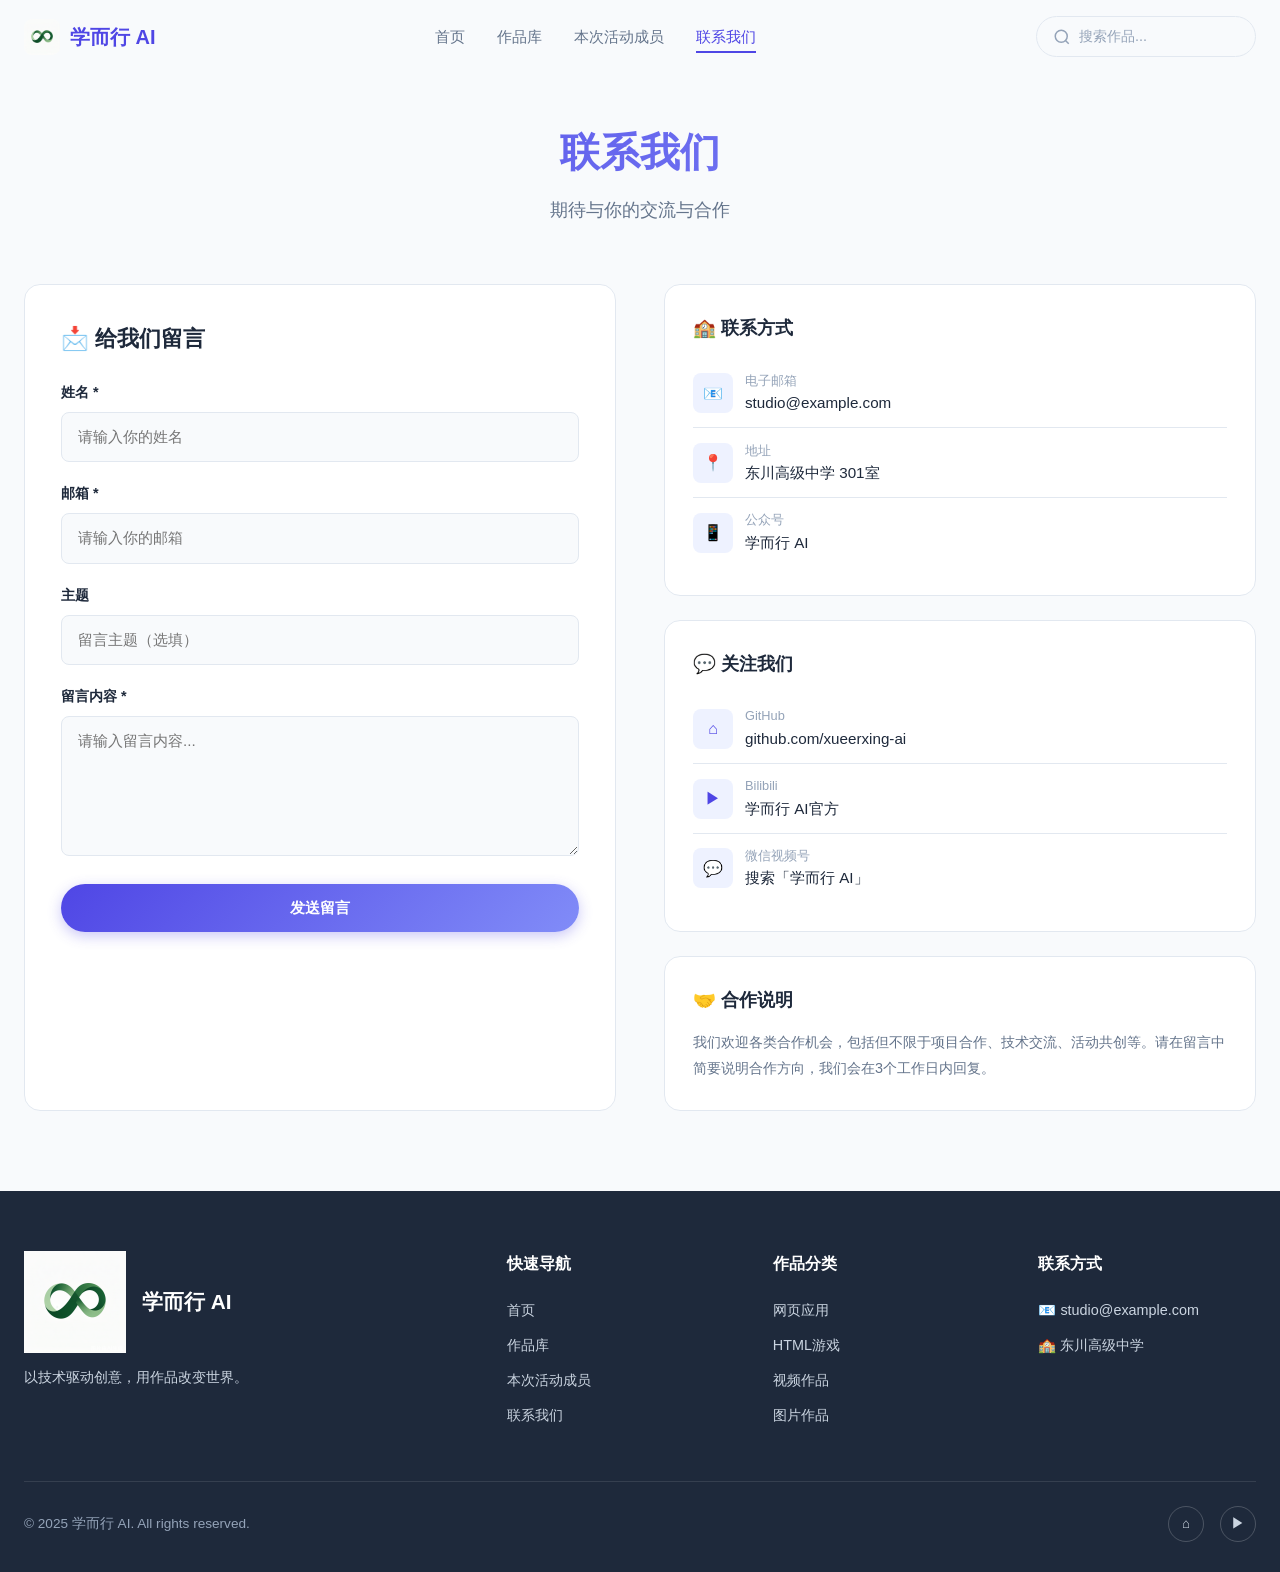
==== contact.html @ e4b20af2 "Deploy xueerxing AI student works showcase" ====
<!DOCTYPE html>
<html lang="zh-CN">
<head>
    <meta charset="UTF-8">
    <meta name="viewport" content="width=device-width, initial-scale=1.0">
    <title>联系我们 - 学而行 AI</title>
    <link rel="stylesheet" href="css/style.css">
</head>
<body>
    <!-- 导航栏 -->
    <nav class="navbar">
        <div class="container">
            <a href="index.html" class="nav-brand">
                <img src="学而行商标.7970109acf.png" class="logo-img" alt="学而行 AI">
                <span>学而行 AI</span>
            </a>
            <ul class="nav-links">
                <li><a href="index.html">首页</a></li>
                <li><a href="works.html">作品库</a></li>
                <li><a href="team.html">本次活动成员</a></li>
                <li><a href="contact.html" class="active">联系我们</a></li>
            </ul>
            <div class="nav-search">
                <svg viewBox="0 0 24 24" fill="none" stroke="currentColor" stroke-width="2"><circle cx="11" cy="11" r="8"/><path d="m21 21-4.35-4.35"/></svg>
                <input type="text" placeholder="搜索作品...">
            </div>
            <button class="hamburger" aria-label="菜单">
                <span></span><span></span><span></span>
            </button>
        </div>
    </nav>

    <!-- 页面标题 -->
    <section class="page-header">
        <div class="container">
            <h1>联系我们</h1>
            <p class="subtitle">期待与你的交流与合作</p>
        </div>
    </section>

    <!-- 联系内容 -->
    <div class="container">
        <div class="contact-grid">
            <!-- 留言表单 -->
            <div class="contact-form fade-in">
                <h2>📩 给我们留言</h2>
                <form id="contactForm">
                    <div class="form-group">
                        <label for="name">姓名 *</label>
                        <input type="text" id="name" name="name" placeholder="请输入你的姓名" required>
                    </div>
                    <div class="form-group">
                        <label for="email">邮箱 *</label>
                        <input type="email" id="email" name="email" placeholder="请输入你的邮箱" required>
                    </div>
                    <div class="form-group">
                        <label for="subject">主题</label>
                        <input type="text" id="subject" name="subject" placeholder="留言主题（选填）">
                    </div>
                    <div class="form-group">
                        <label for="message">留言内容 *</label>
                        <textarea id="message" name="message" placeholder="请输入留言内容..." required></textarea>
                    </div>
                    <button type="submit" class="btn btn-primary" style="width:100%;justify-content:center">发送留言</button>
                </form>
            </div>

            <!-- 联系信息 -->
            <div class="contact-info fade-in">
                <div class="contact-info-card">
                    <h3>🏫 联系方式</h3>
                    <div class="contact-item">
                        <div class="icon-box">📧</div>
                        <div>
                            <div class="info-label">电子邮箱</div>
                            <div class="info-value">studio@example.com</div>
                        </div>
                    </div>
                    <div class="contact-item">
                        <div class="icon-box">📍</div>
                        <div>
                            <div class="info-label">地址</div>
                            <div class="info-value">东川高级中学 301室</div>
                        </div>
                    </div>
                    <div class="contact-item">
                        <div class="icon-box">📱</div>
                        <div>
                            <div class="info-label">公众号</div>
                            <div class="info-value">学而行 AI</div>
                        </div>
                    </div>
                </div>

                <div class="contact-info-card">
                    <h3>💬 关注我们</h3>
                    <div class="contact-item">
                        <div class="icon-box">⌂</div>
                        <div>
                            <div class="info-label">GitHub</div>
                            <div class="info-value">github.com/xueerxing-ai</div>
                        </div>
                    </div>
                    <div class="contact-item">
                        <div class="icon-box">▶</div>
                        <div>
                            <div class="info-label">Bilibili</div>
                            <div class="info-value">学而行 AI官方</div>
                        </div>
                    </div>
                    <div class="contact-item">
                        <div class="icon-box">💬</div>
                        <div>
                            <div class="info-label">微信视频号</div>
                            <div class="info-value">搜索「学而行 AI」</div>
                        </div>
                    </div>
                </div>

                <div class="contact-info-card">
                    <h3>🤝 合作说明</h3>
                    <p style="color:var(--text-secondary);font-size:0.9rem;line-height:1.8">
                        我们欢迎各类合作机会，包括但不限于项目合作、技术交流、活动共创等。请在留言中简要说明合作方向，我们会在3个工作日内回复。
                    </p>
                </div>
            </div>
        </div>
    </div>

    <!-- 页脚 -->
    <footer class="footer">
        <div class="container">
            <div class="footer-grid">
                <div class="footer-info">
                    <h3><img src="学而行商标.7970109acf.png" class="logo-img" alt="学而行 AI" style="display:inline-block;vertical-align:middle;margin-right:8px"> 学而行 AI</h3>
                    <p>以技术驱动创意，用作品改变世界。</p>
                </div>
                <div class="footer-col">
                    <h4>快速导航</h4>
                    <a href="index.html">首页</a>
                    <a href="works.html">作品库</a>
                    <a href="team.html">本次活动成员</a>
                    <a href="contact.html">联系我们</a>
                </div>
                <div class="footer-col">
                    <h4>作品分类</h4>
                    <a href="works.html?category=web">网页应用</a>
                    <a href="works.html?category=game">HTML游戏</a>
                    <a href="works.html?category=video">视频作品</a>
                    <a href="works.html?category=image">图片作品</a>
                </div>
                <div class="footer-col">
                    <h4>联系方式</h4>
                    <a href="#">📧 studio@example.com</a>
                    <a href="#">🏫 东川高级中学</a>
                </div>
            </div>
            <div class="footer-bottom">
                <span>© 2025 学而行 AI. All rights reserved.</span>
                <div class="footer-social">
                    <a href="#" title="GitHub">⌂</a>
                    <a href="#" title="bilibili">▶</a>
                </div>
            </div>
        </div>
    </footer>

    <script src="js/data.js"></script>
    <script src="js/main.js"></script>
</body>
</html>
---- css/style.css ----
/* ============ CSS Variables ============ */
:root {
    --primary: #4F46E5;
    --primary-light: #818CF8;
    --primary-dark: #3730A3;
    --accent: #F59E0B;
    --accent-light: #FCD34D;
    --bg: #F8FAFC;
    --bg-card: #FFFFFF;
    --text: #1E293B;
    --text-secondary: #64748B;
    --text-muted: #94A3B8;
    --border: #E2E8F0;
    --shadow-sm: 0 1px 2px rgba(0,0,0,0.05);
    --shadow-md: 0 4px 6px -1px rgba(0,0,0,0.07), 0 2px 4px -2px rgba(0,0,0,0.05);
    --shadow-lg: 0 10px 15px -3px rgba(0,0,0,0.08), 0 4px 6px -4px rgba(0,0,0,0.05);
    --shadow-xl: 0 20px 25px -5px rgba(0,0,0,0.1), 0 8px 10px -6px rgba(0,0,0,0.05);
    --radius-sm: 8px;
    --radius-md: 12px;
    --radius-lg: 16px;
    --radius-xl: 24px;
    --transition: 0.3s cubic-bezier(0.4, 0, 0.2, 1);
}

/* ============ Reset & Base ============ */
*, *::before, *::after {
    margin: 0;
    padding: 0;
    box-sizing: border-box;
}

html {
    scroll-behavior: smooth;
    font-size: 16px;
}

body {
    font-family: -apple-system, BlinkMacSystemFont, 'Segoe UI', 'PingFang SC', 'Microsoft YaHei', sans-serif;
    background: var(--bg);
    color: var(--text);
    line-height: 1.6;
    min-height: 100vh;
}

a { text-decoration: none; color: inherit; }
img { max-width: 100%; display: block; }
ul, ol { list-style: none; }
button { cursor: pointer; border: none; background: none; font: inherit; }
input, textarea, select { font: inherit; }

.container {
    max-width: 1280px;
    margin: 0 auto;
    padding: 0 24px;
}

/* ============ Navbar ============ */
.navbar {
    position: fixed;
    top: 0;
    left: 0;
    right: 0;
    z-index: 1000;
    padding: 16px 0;
    transition: var(--transition);
}

.navbar.scrolled {
    background: rgba(255,255,255,0.92);
    backdrop-filter: blur(20px);
    -webkit-backdrop-filter: blur(20px);
    box-shadow: var(--shadow-sm);
    padding: 10px 0;
}

.navbar .container {
    display: flex;
    align-items: center;
    justify-content: space-between;
    gap: 24px;
}

.nav-brand {
    display: flex;
    align-items: center;
    gap: 10px;
    font-weight: 700;
    font-size: 1.25rem;
    color: var(--primary);
    flex-shrink: 0;
}

.nav-brand .logo-icon {
    width: 36px;
    height: 36px;
    background: linear-gradient(135deg, var(--primary), var(--primary-light));
    border-radius: var(--radius-sm);
    display: flex;
    align-items: center;
    justify-content: center;
    color: #fff;
    font-size: 1.2rem;
}

.nav-brand .logo-img {
    width: 36px;
    height: 36px;
    object-fit: contain;
    border-radius: var(--radius-sm);
    flex-shrink: 0;
}


.nav-links {
    display: flex;
    align-items: center;
    gap: 32px;
}

.nav-links a {
    font-size: 0.95rem;
    font-weight: 500;
    color: var(--text-secondary);
    padding: 6px 0;
    border-bottom: 2px solid transparent;
    transition: var(--transition);
}

.nav-links a:hover,
.nav-links a.active {
    color: var(--primary);
}

.nav-links a.active {
    border-bottom-color: var(--primary);
}

.nav-search {
    display: flex;
    align-items: center;
    gap: 8px;
    background: var(--bg);
    border: 1px solid var(--border);
    border-radius: 50px;
    padding: 8px 16px;
    transition: var(--transition);
}

.nav-search:focus-within {
    border-color: var(--primary);
    box-shadow: 0 0 0 3px rgba(79,70,229,0.1);
}

.nav-search svg {
    width: 18px;
    height: 18px;
    color: var(--text-muted);
    flex-shrink: 0;
}

.nav-search input {
    border: none;
    background: none;
    outline: none;
    width: 160px;
    font-size: 0.9rem;
    color: var(--text);
}

.nav-search input::placeholder {
    color: var(--text-muted);
}

.hamburger {
    display: none;
    flex-direction: column;
    gap: 5px;
    padding: 4px;
}

.hamburger span {
    display: block;
    width: 24px;
    height: 2px;
    background: var(--text);
    border-radius: 2px;
    transition: var(--transition);
}

.hamburger.active span:nth-child(1) { transform: rotate(45deg) translate(5px, 5px); }
.hamburger.active span:nth-child(2) { opacity: 0; }
.hamburger.active span:nth-child(3) { transform: rotate(-45deg) translate(5px, -5px); }

/* ============ Footer ============ */
.footer {
    background: var(--text);
    color: #CBD5E1;
    padding: 60px 0 30px;
    margin-top: 80px;
}

.footer-grid {
    display: grid;
    grid-template-columns: 2fr 1fr 1fr 1fr;
    gap: 48px;
    margin-bottom: 48px;
}

.footer-info h3 {
    font-size: 1.3rem;
    color: #fff;
    margin-bottom: 12px;
    display: flex;
    align-items: center;
    gap: 8px;
}

.footer-info p {
    font-size: 0.9rem;
    line-height: 1.8;
}

.footer-col h4 {
    color: #fff;
    font-size: 1rem;
    margin-bottom: 16px;
}

.footer-col a {
    display: block;
    font-size: 0.9rem;
    padding: 6px 0;
    transition: var(--transition);
}

.footer-col a:hover {
    color: #fff;
    padding-left: 4px;
}

.footer-bottom {
    border-top: 1px solid rgba(255,255,255,0.1);
    padding-top: 24px;
    display: flex;
    justify-content: space-between;
    align-items: center;
    font-size: 0.85rem;
    color: #94A3B8;
}

.footer-social {
    display: flex;
    gap: 16px;
}

.footer-social a {
    width: 36px;
    height: 36px;
    border-radius: 50%;
    border: 1px solid rgba(255,255,255,0.2);
    display: flex;
    align-items: center;
    justify-content: center;
    transition: var(--transition);
    color: #CBD5E1;
}

.footer-social a:hover {
    background: var(--primary);
    border-color: var(--primary);
    color: #fff;
}

/* ============ Work Card ============ */
.work-card {
    background: var(--bg-card);
    border-radius: var(--radius-lg);
    overflow: hidden;
    box-shadow: var(--shadow-sm);
    transition: var(--transition);
    position: relative;
    cursor: pointer;
    border: 1px solid var(--border);
}

.work-card:hover {
    transform: translateY(-4px);
    box-shadow: var(--shadow-xl);
}

.work-card-cover {
    position: relative;
    overflow: hidden;
    aspect-ratio: 16 / 10;
    background: linear-gradient(135deg, #EEF2FF, #E0E7FF);
}

.work-card-cover img {
    width: 100%;
    height: 100%;
    object-fit: cover;
    transition: transform 0.5s cubic-bezier(0.4, 0, 0.2, 1);
}

.work-card:hover .work-card-cover img {
    transform: scale(1.05);
}

.work-card-cover .card-overlay {
    position: absolute;
    inset: 0;
    background: rgba(0,0,0,0.4);
    display: flex;
    align-items: center;
    justify-content: center;
    opacity: 0;
    transition: var(--transition);
}

.work-card:hover .card-overlay {
    opacity: 1;
}

.card-overlay .view-btn {
    background: #fff;
    color: var(--text);
    padding: 10px 24px;
    border-radius: 50px;
    font-weight: 600;
    font-size: 0.9rem;
    transform: translateY(10px);
    transition: var(--transition);
}

.work-card:hover .view-btn {
    transform: translateY(0);
}

.work-card-badge {
    position: absolute;
    top: 12px;
    left: 12px;
    background: var(--accent);
    color: #fff;
    padding: 4px 10px;
    border-radius: 50px;
    font-size: 0.75rem;
    font-weight: 600;
    display: flex;
    align-items: center;
    gap: 4px;
}

.work-card-tag {
    position: absolute;
    top: 12px;
    right: 12px;
    background: rgba(255,255,255,0.9);
    color: var(--primary);
    padding: 4px 10px;
    border-radius: 50px;
    font-size: 0.75rem;
    font-weight: 500;
    backdrop-filter: blur(4px);
}

.work-card-body {
    padding: 16px 20px 20px;
}

.work-card-body h3 {
    font-size: 1.05rem;
    font-weight: 600;
    margin-bottom: 6px;
    display: -webkit-box;
    -webkit-line-clamp: 1;
    -webkit-box-orient: vertical;
    overflow: hidden;
}

.work-card-body .desc {
    color: var(--text-secondary);
    font-size: 0.85rem;
    display: -webkit-box;
    -webkit-line-clamp: 2;
    -webkit-box-orient: vertical;
    overflow: hidden;
    margin-bottom: 12px;
}

.work-card-meta {
    display: flex;
    align-items: center;
    flex-wrap: wrap;
    gap: 12px 16px;
    font-size: 0.8rem;
    color: var(--text-muted);
}

.work-card-meta span {
    display: flex;
    align-items: center;
    gap: 4px;
}

/* Works Grid */
.works-grid {
    display: grid;
    grid-template-columns: repeat(4, 1fr);
    gap: 24px;
}

/* ============ Page Header ============ */
.page-header {
    padding: 120px 0 60px;
    text-align: center;
}

.page-header h1 {
    font-size: 2.5rem;
    font-weight: 800;
    margin-bottom: 12px;
    background: linear-gradient(135deg, var(--primary), var(--primary-light));
    -webkit-background-clip: text;
    -webkit-text-fill-color: transparent;
    background-clip: text;
}

.page-header .subtitle {
    color: var(--text-secondary);
    font-size: 1.1rem;
    max-width: 600px;
    margin: 0 auto;
}

/* ============ Breadcrumb ============ */
.breadcrumb {
    display: flex;
    align-items: center;
    gap: 8px;
    padding: 100px 0 0;
    font-size: 0.9rem;
    color: var(--text-muted);
    flex-wrap: wrap;
}

.breadcrumb a {
    color: var(--primary);
    transition: var(--transition);
}

.breadcrumb a:hover {
    text-decoration: underline;
}

.breadcrumb .sep {
    color: var(--border);
}

/* ============ Buttons ============ */
.btn {
    display: inline-flex;
    align-items: center;
    gap: 8px;
    padding: 12px 28px;
    border-radius: 50px;
    font-weight: 600;
    font-size: 0.95rem;
    transition: var(--transition);
    white-space: nowrap;
}

.btn-primary {
    background: linear-gradient(135deg, var(--primary), var(--primary-light));
    color: #fff;
    box-shadow: 0 4px 14px rgba(79,70,229,0.3);
}

.btn-primary:hover {
    box-shadow: 0 6px 20px rgba(79,70,229,0.4);
    transform: translateY(-2px);
}

.btn-outline {
    border: 2px solid var(--border);
    color: var(--text);
}

.btn-outline:hover {
    border-color: var(--primary);
    color: var(--primary);
}

.btn-ghost {
    color: var(--text-secondary);
    padding: 8px 16px;
}

.btn-ghost:hover {
    color: var(--primary);
    background: rgba(79,70,229,0.06);
}

/* ============ Filter Toolbar ============ */
.filter-toolbar {
    background: var(--bg-card);
    border: 1px solid var(--border);
    border-radius: var(--radius-lg);
    padding: 24px;
    margin-bottom: 32px;
}

.filter-row {
    display: flex;
    flex-wrap: wrap;
    align-items: center;
    gap: 12px;
    margin-bottom: 16px;
}

.filter-row:last-child {
    margin-bottom: 0;
}

.tab-group {
    display: flex;
    gap: 4px;
    background: var(--bg);
    border-radius: 50px;
    padding: 4px;
    flex-wrap: wrap;
}

.tab-btn {
    padding: 8px 20px;
    border-radius: 50px;
    font-size: 0.9rem;
    font-weight: 500;
    color: var(--text-secondary);
    transition: var(--transition);
}

.tab-btn.active {
    background: #fff;
    color: var(--primary);
    font-weight: 600;
    box-shadow: var(--shadow-sm);
}

.tag-btn {
    padding: 6px 14px;
    border-radius: 50px;
    font-size: 0.8rem;
    color: var(--text-secondary);
    border: 1px solid var(--border);
    transition: var(--transition);
}

.tag-btn.active {
    background: var(--primary);
    color: #fff;
    border-color: var(--primary);
}

.tag-btn:hover:not(.active) {
    border-color: var(--primary-light);
    color: var(--primary);
}

.sort-select {
    padding: 8px 16px;
    border-radius: 50px;
    border: 1px solid var(--border);
    background: var(--bg);
    color: var(--text);
    font-size: 0.9rem;
    outline: none;
    cursor: pointer;
}

.sort-select:focus {
    border-color: var(--primary);
}

.search-box {
    display: flex;
    align-items: center;
    gap: 8px;
    background: var(--bg);
    border: 1px solid var(--border);
    border-radius: 50px;
    padding: 10px 18px;
    flex: 1;
    min-width: 200px;
}

.search-box input {
    border: none;
    background: none;
    outline: none;
    width: 100%;
    font-size: 0.9rem;
}

.filter-toggle {
    display: flex;
    align-items: center;
    gap: 4px;
    padding: 8px 16px;
    border-radius: 50px;
    border: 1px solid var(--border);
    color: var(--primary);
    font-weight: 500;
    font-size: 0.85rem;
}

.filter-toggle svg {
    width: 16px;
    height: 16px;
}

/* ============ Load More ============ */
.load-more-area {
    text-align: center;
    padding: 32px 0;
}

.load-more-area .btn {
    min-width: 180px;
}

/* ============ Detail Page ============ */
.detail-wrapper {
    padding: 24px 0 60px;
}

.detail-header {
    margin-bottom: 32px;
}

.detail-header h1 {
    font-size: 2rem;
    font-weight: 800;
    margin-bottom: 12px;
}

.detail-header .tag-row {
    display: flex;
    flex-wrap: wrap;
    align-items: center;
    gap: 12px;
    margin-bottom: 16px;
}

.detail-header .tag-row .tag {
    display: inline-flex;
    align-items: center;
    gap: 4px;
    padding: 4px 12px;
    border-radius: 50px;
    font-size: 0.8rem;
    font-weight: 500;
}

.tag.category {
    background: #EEF2FF;
    color: var(--primary);
}

.tag.award {
    background: #FEF3C7;
    color: #D97706;
}

.detail-meta {
    display: flex;
    flex-wrap: wrap;
    gap: 24px;
    color: var(--text-muted);
    font-size: 0.9rem;
}

.detail-meta span {
    display: flex;
    align-items: center;
    gap: 6px;
}

/* Preview Area */
.preview-area {
    background: var(--bg-card);
    border-radius: var(--radius-lg);
    overflow: hidden;
    border: 1px solid var(--border);
    margin-bottom: 32px;
}

.preview-toolbar {
    display: flex;
    align-items: center;
    justify-content: space-between;
    padding: 12px 20px;
    border-bottom: 1px solid var(--border);
    background: var(--bg);
}

.preview-toolbar .toolbar-actions {
    display: flex;
    gap: 8px;
}

.preview-toolbar .tool-btn {
    display: inline-flex;
    align-items: center;
    gap: 6px;
    padding: 8px 16px;
    border-radius: 6px;
    font-size: 0.85rem;
    font-weight: 500;
    transition: var(--transition);
}

.tool-btn.primary {
    background: var(--primary);
    color: #fff;
}

.tool-btn.primary:hover {
    background: var(--primary-dark);
}

.tool-btn.secondary {
    border: 1px solid var(--border);
    color: var(--text-secondary);
}

.tool-btn.secondary:hover {
    border-color: var(--primary);
    color: var(--primary);
}

.tool-btn .icon {
    width: 16px;
    height: 16px;
}

.preview-container {
    position: relative;
    width: 100%;
    min-height: 500px;
    background: #f0f0f0;
}

.preview-frame {
    width: 100%;
    min-height: 500px;
    border: none;
    display: block;
    background: #fff;
}

.preview-frame-fallback {
    position: absolute;
    top: 0;
    left: 0;
    width: 100%;
    min-height: 500px;
    display: flex;
    flex-direction: column;
    align-items: center;
    justify-content: center;
    background: var(--bg-card);
    border-radius: 0 0 var(--radius-lg) var(--radius-lg);
}

.preview-fallback {
    text-align: center;
    padding: 80px 24px;
}

.preview-fallback img {
    max-width: 100%;
    border-radius: var(--radius-md);
    box-shadow: var(--shadow-lg);
    margin-bottom: 24px;
}

/* Video Preview */
.video-container {
    position: relative;
    background: #000;
}

.video-container video {
    width: 100%;
    display: block;
    max-height: 560px;
    object-fit: contain;
}

/* Image Gallery */
.gallery-grid {
    display: grid;
    grid-template-columns: repeat(auto-fill, minmax(300px, 1fr));
    gap: 16px;
    padding: 20px;
}

.gallery-grid img {
    width: 100%;
    border-radius: var(--radius-sm);
    cursor: pointer;
    transition: var(--transition);
}

.gallery-grid img:hover {
    transform: scale(1.02);
}

/* Lightbox */
.lightbox {
    position: fixed;
    inset: 0;
    z-index: 2000;
    background: rgba(0,0,0,0.9);
    display: none;
    align-items: center;
    justify-content: center;
    cursor: pointer;
}

.lightbox.active {
    display: flex;
}

.lightbox img {
    max-width: 90vw;
    max-height: 90vh;
    border-radius: var(--radius-md);
}

.lightbox-close {
    position: absolute;
    top: 24px;
    right: 24px;
    color: #fff;
    font-size: 2rem;
    width: 48px;
    height: 48px;
    display: flex;
    align-items: center;
    justify-content: center;
    border-radius: 50%;
    background: rgba(255,255,255,0.15);
}

.lightbox-nav {
    position: absolute;
    top: 50%;
    transform: translateY(-50%);
    color: #fff;
    font-size: 2.5rem;
    width: 56px;
    height: 56px;
    display: flex;
    align-items: center;
    justify-content: center;
    border-radius: 50%;
    background: rgba(255,255,255,0.15);
}

.lightbox-nav.prev { left: 24px; }
.lightbox-nav.next { right: 24px; }

/* Detail Info */
.detail-section {
    background: var(--bg-card);
    border-radius: var(--radius-lg);
    padding: 28px;
    margin-bottom: 24px;
    border: 1px solid var(--border);
}

.detail-section h3 {
    font-size: 1.15rem;
    font-weight: 700;
    margin-bottom: 16px;
    display: flex;
    align-items: center;
    gap: 8px;
}

.creator-list {
    display: grid;
    grid-template-columns: repeat(auto-fill, minmax(220px, 1fr));
    gap: 16px;
}

.creator-item {
    display: flex;
    align-items: center;
    gap: 12px;
    padding: 10px;
    border-radius: var(--radius-sm);
    background: var(--bg);
}

.creator-avatar {
    width: 40px;
    height: 40px;
    border-radius: 50%;
    background: linear-gradient(135deg, var(--primary), var(--primary-light));
    display: flex;
    align-items: center;
    justify-content: center;
    color: #fff;
    font-weight: 600;
    font-size: 0.9rem;
    flex-shrink: 0;
}

.creator-info .name {
    font-weight: 600;
    font-size: 0.9rem;
}

.creator-info .role {
    font-size: 0.8rem;
    color: var(--text-muted);
}

.tech-tags {
    display: flex;
    flex-wrap: wrap;
    gap: 8px;
}

.tech-tag {
    padding: 4px 12px;
    border-radius: 50px;
    background: #EEF2FF;
    color: var(--primary);
    font-size: 0.8rem;
    font-weight: 500;
}

.detail-content {
    line-height: 1.9;
    color: var(--text-secondary);
}

.detail-content h3 {
    color: var(--text);
    margin-top: 24px;
    margin-bottom: 12px;
}

.detail-content p {
    margin-bottom: 12px;
}

/* Related Works */
.related-works {
    margin-top: 40px;
}

.related-works h2 {
    font-size: 1.4rem;
    font-weight: 700;
    margin-bottom: 20px;
}

.related-grid {
    display: grid;
    grid-template-columns: repeat(4, 1fr);
    gap: 20px;
}

/* Bottom Actions */
.bottom-actions {
    display: flex;
    align-items: center;
    justify-content: space-between;
    margin-top: 32px;
    padding-top: 24px;
    border-top: 1px solid var(--border);
}

.share-btns {
    display: flex;
    gap: 8px;
}

.share-btn {
    width: 40px;
    height: 40px;
    border-radius: 50%;
    border: 1px solid var(--border);
    display: flex;
    align-items: center;
    justify-content: center;
    transition: var(--transition);
    color: var(--text-secondary);
}

.share-btn:hover {
    background: var(--primary);
    color: #fff;
    border-color: var(--primary);
}

/* ============ Team Page ============ */
.team-intro {
    text-align: center;
    max-width: 800px;
    margin: 0 auto 60px;
}

.team-intro p {
    font-size: 1.05rem;
    color: var(--text-secondary);
    line-height: 1.8;
}

.team-section-title {
    font-size: 1.4rem;
    font-weight: 700;
    margin-bottom: 28px;
    padding-bottom: 12px;
    border-bottom: 2px solid var(--primary);
    display: inline-block;
}

.members-grid {
    display: grid;
    grid-template-columns: repeat(auto-fill, minmax(260px, 1fr));
    gap: 24px;
    margin-bottom: 60px;
}

.member-card {
    background: var(--bg-card);
    border-radius: var(--radius-lg);
    padding: 28px 24px;
    text-align: center;
    border: 1px solid var(--border);
    transition: var(--transition);
}

.member-card:hover {
    transform: translateY(-4px);
    box-shadow: var(--shadow-lg);
}

.member-avatar {
    width: 80px;
    height: 80px;
    border-radius: 50%;
    background: linear-gradient(135deg, var(--primary), var(--primary-light));
    display: flex;
    align-items: center;
    justify-content: center;
    color: #fff;
    font-size: 1.8rem;
    font-weight: 700;
    margin: 0 auto 16px;
}

.member-card h3 {
    font-size: 1.1rem;
    margin-bottom: 4px;
}

.member-card .role {
    color: var(--primary);
    font-weight: 600;
    font-size: 0.85rem;
    margin-bottom: 8px;
}

.member-card .bio {
    color: var(--text-secondary);
    font-size: 0.85rem;
    line-height: 1.6;
}

/* Timeline */
.timeline {
    position: relative;
    padding: 20px 0;
    margin-bottom: 60px;
}

.timeline::before {
    content: '';
    position: absolute;
    left: 24px;
    top: 0;
    bottom: 0;
    width: 3px;
    background: linear-gradient(to bottom, var(--primary), var(--primary-light));
    border-radius: 3px;
}

.timeline-item {
    position: relative;
    padding-left: 64px;
    margin-bottom: 32px;
}

.timeline-item::before {
    content: '';
    position: absolute;
    left: 14px;
    top: 6px;
    width: 18px;
    height: 18px;
    border-radius: 50%;
    background: #fff;
    border: 3px solid var(--primary);
    box-shadow: 0 0 0 4px rgba(79,70,229,0.1);
}

.timeline-year {
    font-size: 0.85rem;
    font-weight: 700;
    color: var(--primary);
    margin-bottom: 4px;
}

.timeline-title {
    font-size: 1.1rem;
    font-weight: 600;
    margin-bottom: 4px;
}

.timeline-desc {
    color: var(--text-secondary);
    font-size: 0.9rem;
}

/* Honors */
.honors-grid {
    display: grid;
    grid-template-columns: repeat(auto-fill, minmax(200px, 1fr));
    gap: 20px;
    margin-bottom: 60px;
}

.honor-card {
    background: var(--bg-card);
    border-radius: var(--radius-md);
    padding: 24px;
    text-align: center;
    border: 1px solid var(--border);
    transition: var(--transition);
}

.honor-card:hover {
    box-shadow: var(--shadow-md);
    border-color: var(--accent);
}

.honor-card .icon {
    font-size: 2rem;
    margin-bottom: 8px;
}

.honor-card .name {
    font-weight: 600;
    font-size: 0.95rem;
    margin-bottom: 4px;
}

.honor-card .year {
    font-size: 0.8rem;
    color: var(--text-muted);
}

/* ============ Contact Page ============ */
.contact-grid {
    display: grid;
    grid-template-columns: 1fr 1fr;
    gap: 48px;
    margin-bottom: 60px;
}

.contact-form {
    background: var(--bg-card);
    border-radius: var(--radius-lg);
    padding: 36px;
    border: 1px solid var(--border);
}

.contact-form h2 {
    font-size: 1.4rem;
    margin-bottom: 24px;
}

.form-group {
    margin-bottom: 20px;
}

.form-group label {
    display: block;
    font-weight: 600;
    font-size: 0.9rem;
    margin-bottom: 8px;
}

.form-group input,
.form-group textarea {
    width: 100%;
    padding: 12px 16px;
    border: 1px solid var(--border);
    border-radius: var(--radius-sm);
    background: var(--bg);
    outline: none;
    transition: var(--transition);
    font-size: 0.95rem;
}

.form-group input:focus,
.form-group textarea:focus {
    border-color: var(--primary);
    box-shadow: 0 0 0 3px rgba(79,70,229,0.1);
}

.form-group textarea {
    min-height: 140px;
    resize: vertical;
}

.contact-info {
    display: flex;
    flex-direction: column;
    gap: 24px;
}

.contact-info-card {
    background: var(--bg-card);
    border-radius: var(--radius-lg);
    padding: 28px;
    border: 1px solid var(--border);
}

.contact-info-card h3 {
    font-size: 1.15rem;
    margin-bottom: 16px;
}

.contact-item {
    display: flex;
    align-items: center;
    gap: 12px;
    padding: 12px 0;
}

.contact-item + .contact-item {
    border-top: 1px solid var(--border);
}

.contact-item .icon-box {
    width: 40px;
    height: 40px;
    border-radius: var(--radius-sm);
    background: #EEF2FF;
    display: flex;
    align-items: center;
    justify-content: center;
    color: var(--primary);
    flex-shrink: 0;
}

.contact-item .info-label {
    font-size: 0.8rem;
    color: var(--text-muted);
}

.contact-item .info-value {
    font-weight: 500;
    font-size: 0.95rem;
}

/* ============ Hero Section ============ */
.hero {
    padding: 160px 0 100px;
    text-align: center;
    position: relative;
    overflow: hidden;
    background: linear-gradient(180deg, #EEF2FF 0%, var(--bg) 100%);
}

.hero::before {
    content: '';
    position: absolute;
    top: -50%;
    left: -50%;
    width: 200%;
    height: 200%;
    background: radial-gradient(circle at 30% 20%, rgba(79,70,229,0.06) 0%, transparent 50%),
                radial-gradient(circle at 70% 60%, rgba(245,158,11,0.05) 0%, transparent 50%);
    pointer-events: none;
}

.hero h1 {
    font-size: 3.2rem;
    font-weight: 800;
    margin-bottom: 16px;
    background: linear-gradient(135deg, var(--primary), #7C3AED);
    -webkit-background-clip: text;
    -webkit-text-fill-color: transparent;
    background-clip: text;
}

.hero .slogan {
    font-size: 1.25rem;
    color: var(--text-secondary);
    max-width: 600px;
    margin: 0 auto 36px;
}

.hero-stats {
    display: flex;
    justify-content: center;
    gap: 60px;
    margin-bottom: 40px;
}

.hero-stats .stat {
    text-align: center;
}

.hero-stats .stat-number {
    font-size: 2.5rem;
    font-weight: 800;
    color: var(--primary);
}

.hero-stats .stat-label {
    font-size: 0.9rem;
    color: var(--text-muted);
    margin-top: 4px;
}

.hero .btn {
    padding: 14px 36px;
    font-size: 1.05rem;
}

/* ============ Section Common ============ */
.section {
    padding: 80px 0;
}

.section-header {
    text-align: center;
    margin-bottom: 48px;
}

.section-header h2 {
    font-size: 2rem;
    font-weight: 800;
}

.section-header p {
    color: var(--text-secondary);
    margin-top: 8px;
}

.section-header .more-link {
    display: inline-flex;
    align-items: center;
    gap: 4px;
    color: var(--primary);
    font-weight: 600;
    font-size: 0.95rem;
    margin-top: 12px;
}

/* Category Quick Entry */
.category-grid {
    display: grid;
    grid-template-columns: repeat(4, 1fr);
    gap: 24px;
}

.category-card {
    background: var(--bg-card);
    border-radius: var(--radius-lg);
    padding: 36px 24px;
    text-align: center;
    border: 1px solid var(--border);
    transition: var(--transition);
    cursor: pointer;
}

.category-card:hover {
    transform: translateY(-4px);
    box-shadow: var(--shadow-lg);
    border-color: var(--primary-light);
}

.category-card .icon-wrap {
    width: 64px;
    height: 64px;
    border-radius: var(--radius-md);
    display: flex;
    align-items: center;
    justify-content: center;
    font-size: 1.8rem;
    margin: 0 auto 16px;
}

.icon-web { background: #EEF2FF; color: var(--primary); }
.icon-game { background: #FEF3C7; color: #D97706; }
.icon-video { background: #FCE7F3; color: #DB2777; }
.icon-image { background: #D1FAE5; color: #059669; }

.category-card h3 {
    font-size: 1.1rem;
    margin-bottom: 4px;
}

.category-card .count {
    font-size: 0.85rem;
    color: var(--text-muted);
}

/* Highlights */
.highlights-grid {
    display: grid;
    grid-template-columns: repeat(auto-fit, minmax(280px, 1fr));
    gap: 24px;
}

.highlight-card {
    background: var(--bg-card);
    border-radius: var(--rg);
    padding: 32px 28px;
    border: 1px solid var(--border);
    transition: var(--transition);
}

.highlight-card:hover {
    box-shadow: var(--shadow-md);
}

.highlight-card .icon {
    font-size: 2rem;
    margin-bottom: 16px;
}

.highlight-card h3 {
    font-size: 1.1rem;
    margin-bottom: 8px;
}

.highlight-card p {
    color: var(--text-secondary);
    font-size: 0.9rem;
    line-height: 1.7;
}

/* ============ Animations ============ */
.fade-in {
    opacity: 0;
    transform: translateY(20px);
    animation: fadeIn 0.6s ease forwards;
}

@keyframes fadeIn {
    to {
        opacity: 1;
        transform: translateY(0);
    }
}

.fade-in:nth-child(2) { animation-delay: 0.1s; }
.fade-in:nth-child(3) { animation-delay: 0.2s; }
.fade-in:nth-child(4) { animation-delay: 0.3s; }
.fade-in:nth-child(5) { animation-delay: 0.4s; }
.fade-in:nth-child(6) { animation-delay: 0.5s; }
.fade-in:nth-child(7) { animation-delay: 0.6s; }
.fade-in:nth-child(8) { animation-delay: 0.7s; }

/* ============ Toast ============ */
.toast {
    position: fixed;
    bottom: 32px;
    left: 50%;
    transform: translateX(-50%);
    background: var(--text);
    color: #fff;
    padding: 12px 24px;
    border-radius: 50px;
    font-size: 0.9rem;
    z-index: 3000;
    opacity: 0;
    transition: opacity 0.3s ease;
    pointer-events: none;
}

.toast.show {
    opacity: 1;
}

/* ============ Responsive ============ */
@media (max-width: 1024px) {
    .works-grid { grid-template-columns: repeat(3, 1fr); }
    .category-grid { grid-template-columns: repeat(2, 1fr); }
    .related-grid { grid-template-columns: repeat(3, 1fr); }
    .footer-grid { grid-template-columns: 1fr 1fr; }
}

@media (max-width: 768px) {
    .container { padding: 0 16px; }

    .nav-links {
        position: fixed;
        top: 0;
        right: -100%;
        width: 280px;
        height: 100vh;
        background: var(--bg-card);
        flex-direction: column;
        padding: 80px 24px 24px;
        gap: 8px;
        box-shadow: var(--shadow-xl);
        transition: right 0.3s ease;
    }

    .nav-links.active {
        right: 0;
    }

    .nav-links a {
        padding: 12px 16px;
        border-radius: var(--radius-sm);
        width: 100%;
    }

    .nav-search {
        display: none;
    }

    .hamburger {
        display: flex;
        z-index: 1001;
    }

    .works-grid { grid-template-columns: repeat(2, 1fr); }
    .category-grid { grid-template-columns: 1fr; }
    .related-grid { grid-template-columns: repeat(2, 1fr); }
    .contact-grid { grid-template-columns: 1fr; }
    .creator-list { grid-template-columns: 1fr; }

    .hero h1 { font-size: 2.2rem; }
    .hero-stats { gap: 32px; }
    .hero-stats .stat-number { font-size: 1.8rem; }

    .page-header h1 { font-size: 1.8rem; }

    .filter-row { flex-direction: column; align-items: stretch; }
    .filter-row .search-box { width: 100%; }
    .footer-grid { grid-template-columns: 1fr; }
    .footer-bottom { flex-direction: column; gap: 16px; text-align: center; }

    .timeline::before { left: 16px; }
    .timeline-item { padding-left: 48px; }
    .timeline-item::before { left: 7px; }
    .detail-meta { gap: 12px; }
}

@media (max-width: 480px) {
    .works-grid { grid-template-columns: 1fr; }
    .related-grid { grid-template-columns: 1fr; }
    .hero h1 { font-size: 1.8rem; }
    .hero-stats { gap: 20px; }
    .tab-group { gap: 2px; }
    .tab-btn { padding: 6px 14px; font-size: 0.8rem; }
}
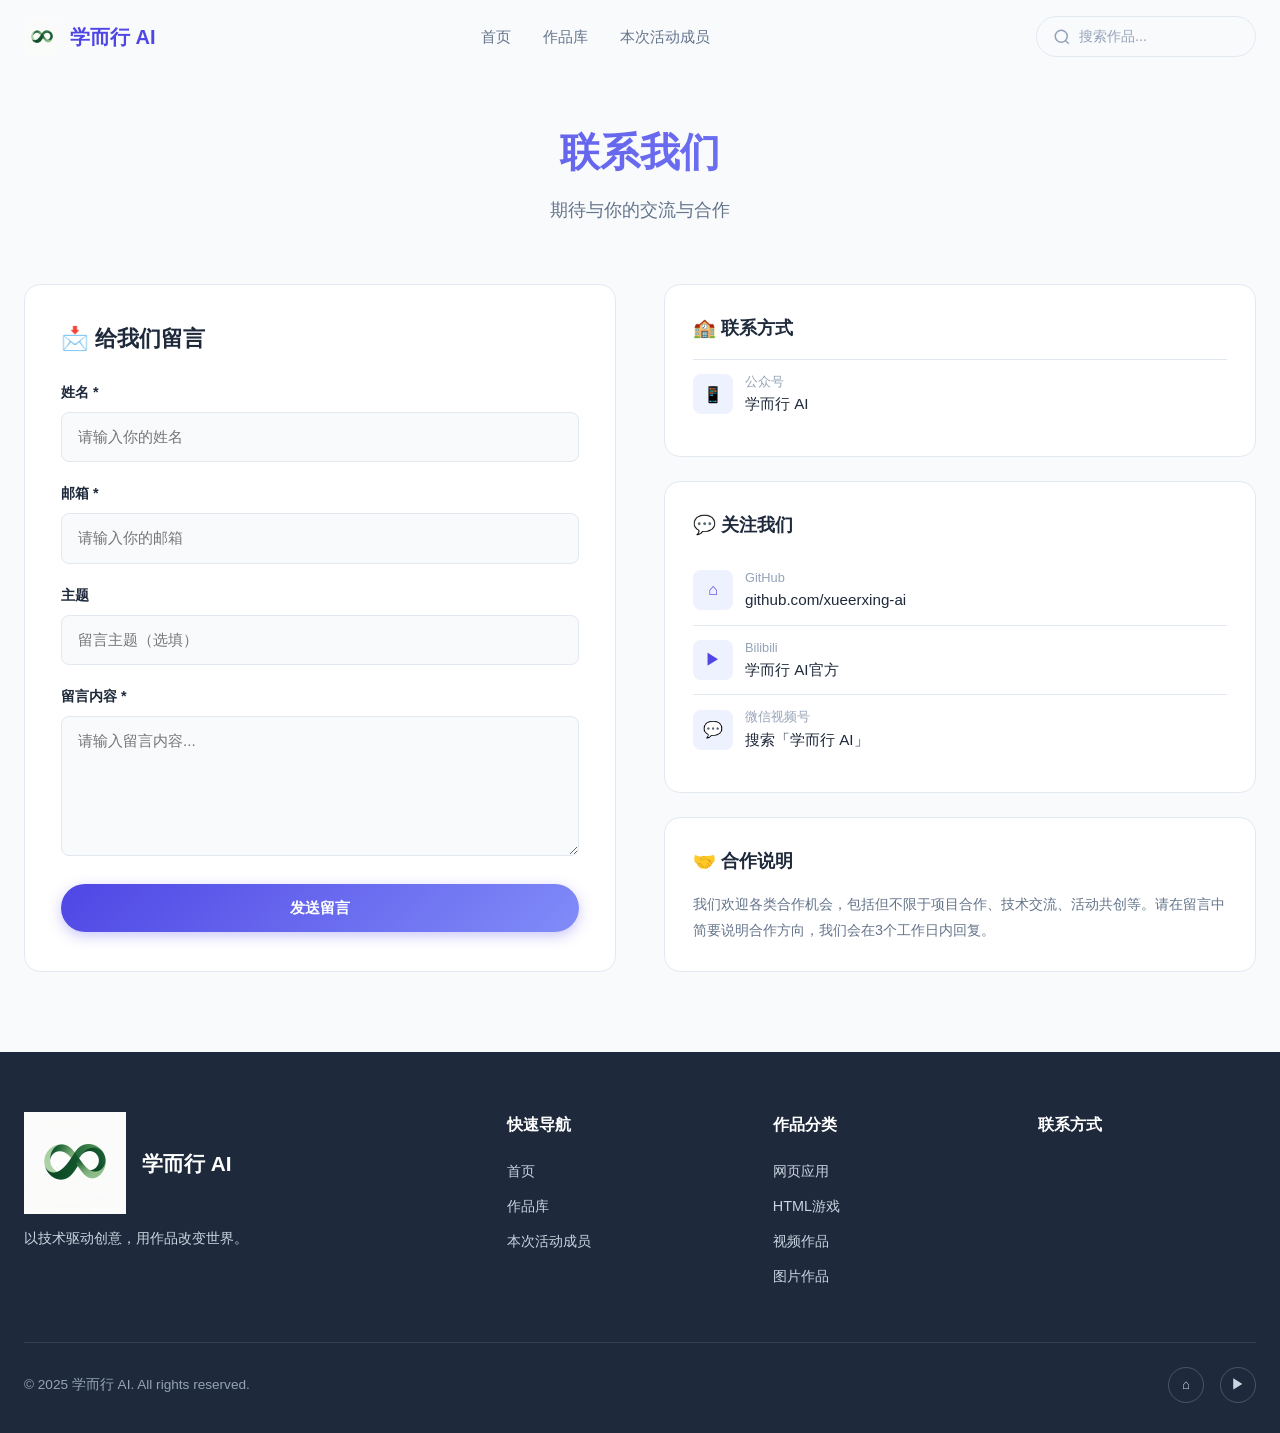
==== commit a141d44d: "Hide contact section and email/address info" ====
--- a/contact.html
+++ b/contact.html
@@ -18,7 +18,7 @@
                 <li><a href="index.html">首页</a></li>
                 <li><a href="works.html">作品库</a></li>
                 <li><a href="team.html">本次活动成员</a></li>
-                <li><a href="contact.html" class="active">联系我们</a></li>
+                <li style="display:none"><a href="contact.html" class="active">联系我们</a></li>
             </ul>
             <div class="nav-search">
                 <svg viewBox="0 0 24 24" fill="none" stroke="currentColor" stroke-width="2"><circle cx="11" cy="11" r="8"/><path d="m21 21-4.35-4.35"/></svg>
@@ -69,14 +69,14 @@
             <div class="contact-info fade-in">
                 <div class="contact-info-card">
                     <h3>🏫 联系方式</h3>
-                    <div class="contact-item">
+                    <div class="contact-item" style="display:none">
                         <div class="icon-box">📧</div>
                         <div>
                             <div class="info-label">电子邮箱</div>
                             <div class="info-value">studio@example.com</div>
                         </div>
                     </div>
-                    <div class="contact-item">
+                    <div class="contact-item" style="display:none">
                         <div class="icon-box">📍</div>
                         <div>
                             <div class="info-label">地址</div>
@@ -140,7 +140,7 @@
                     <a href="index.html">首页</a>
                     <a href="works.html">作品库</a>
                     <a href="team.html">本次活动成员</a>
-                    <a href="contact.html">联系我们</a>
+                    <a href="contact.html" style="display:none">联系我们</a>
                 </div>
                 <div class="footer-col">
                     <h4>作品分类</h4>
@@ -151,8 +151,8 @@
                 </div>
                 <div class="footer-col">
                     <h4>联系方式</h4>
-                    <a href="#">📧 studio@example.com</a>
-                    <a href="#">🏫 东川高级中学</a>
+                    <a href="#" style="display:none">📧 studio@example.com</a>
+                    <a href="#" style="display:none">🏫 东川高级中学</a>
                 </div>
             </div>
             <div class="footer-bottom">
